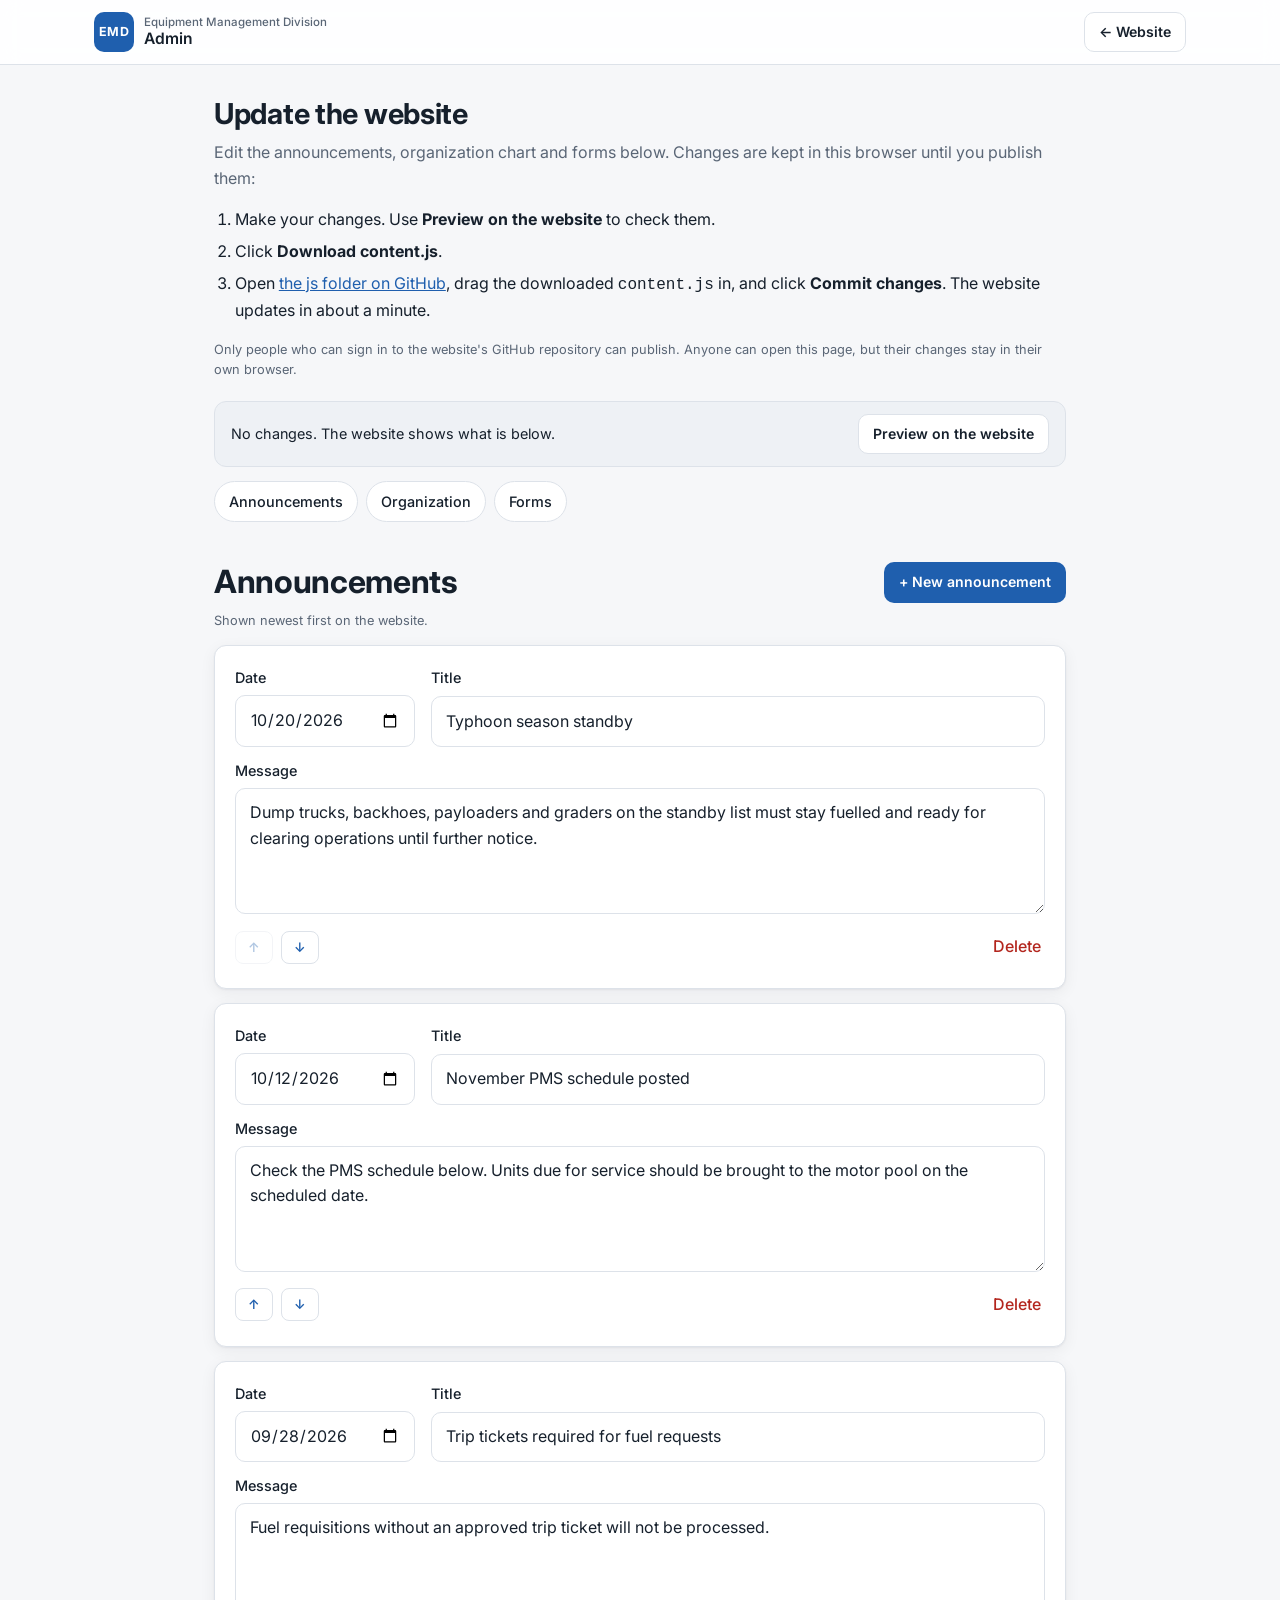
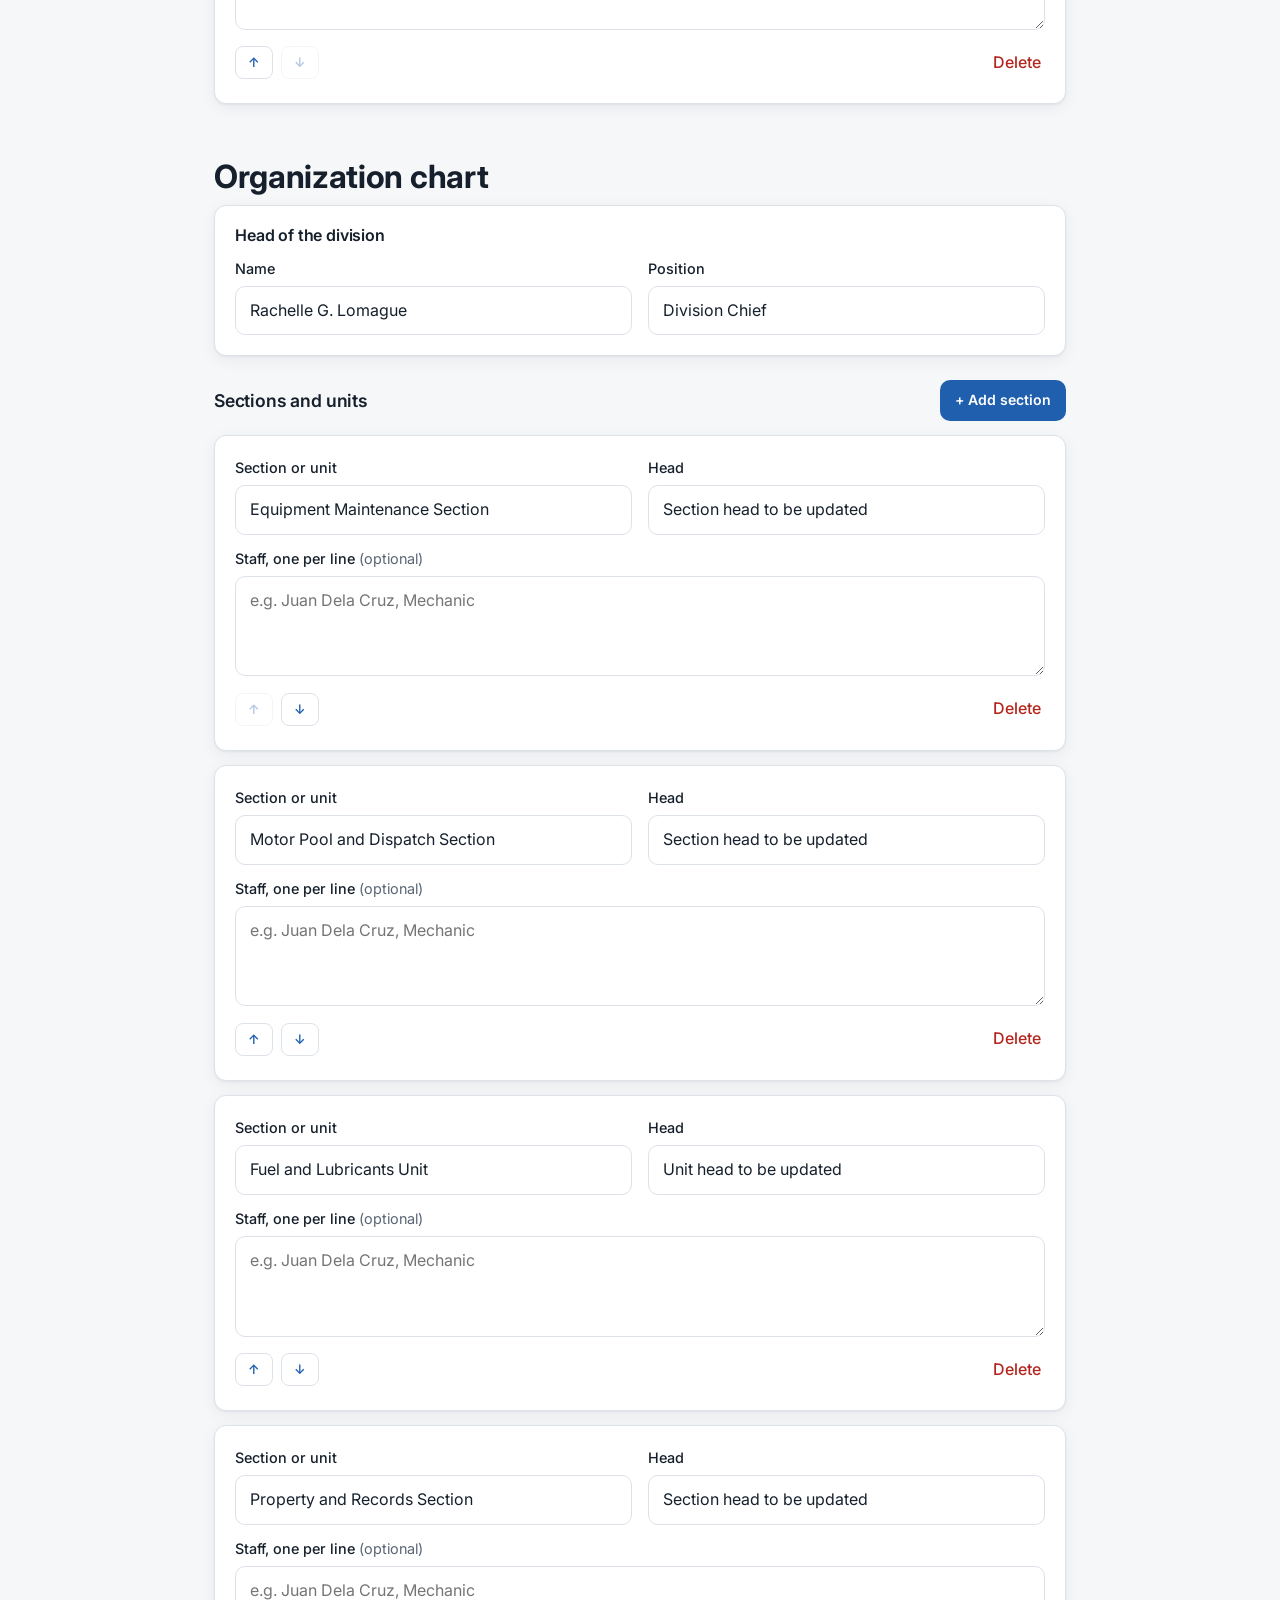
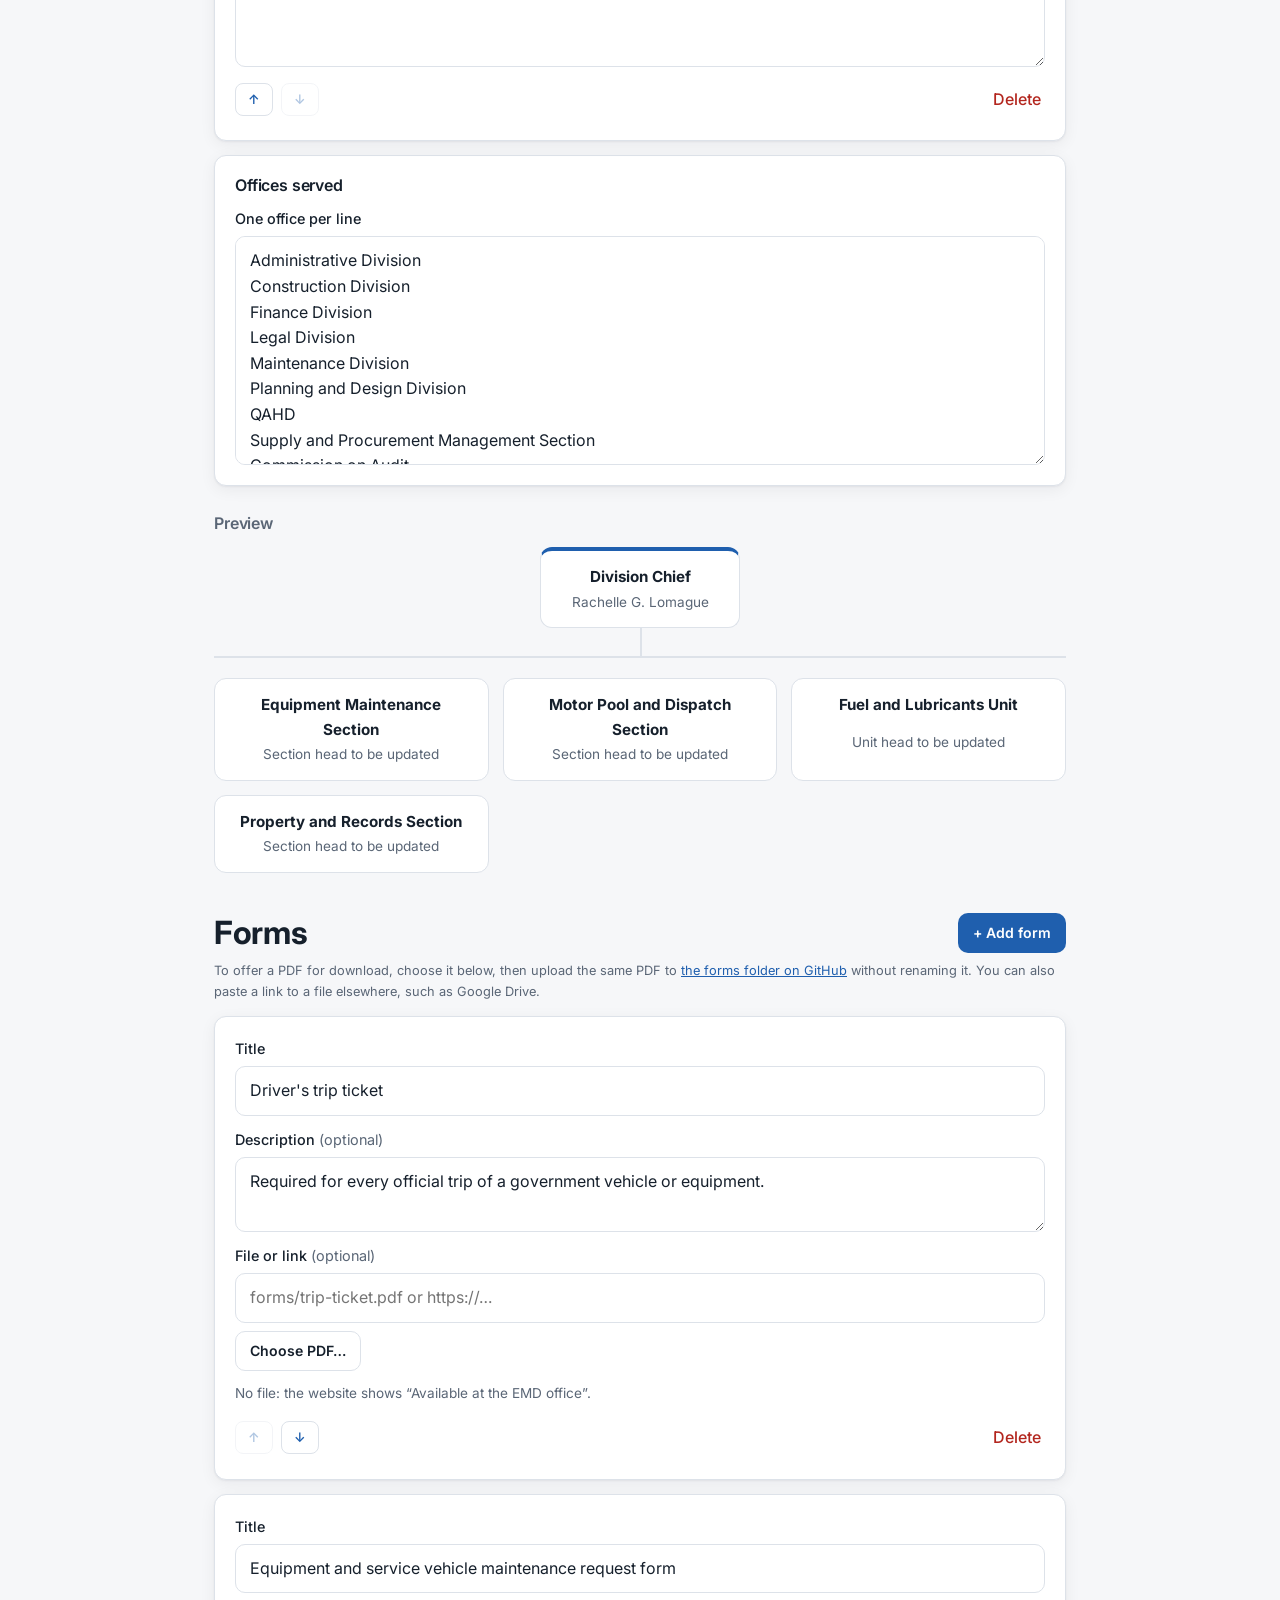
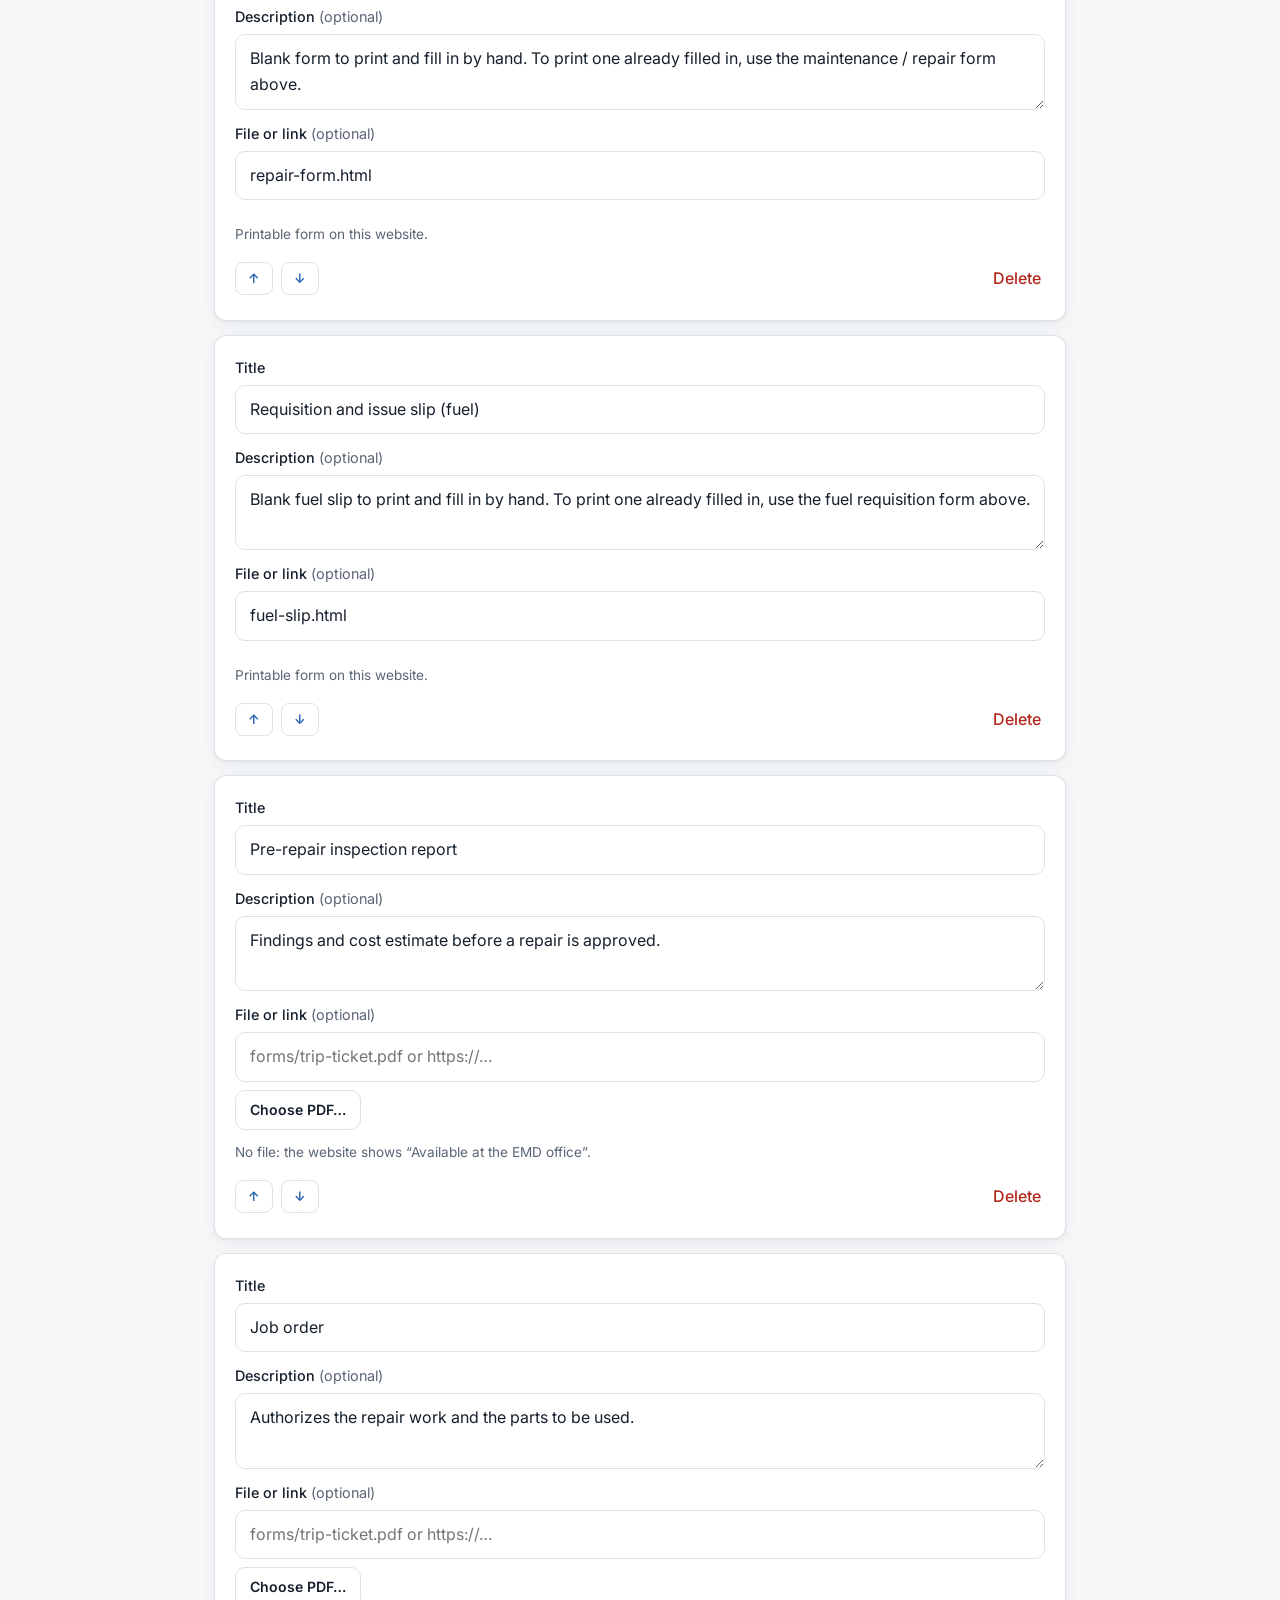
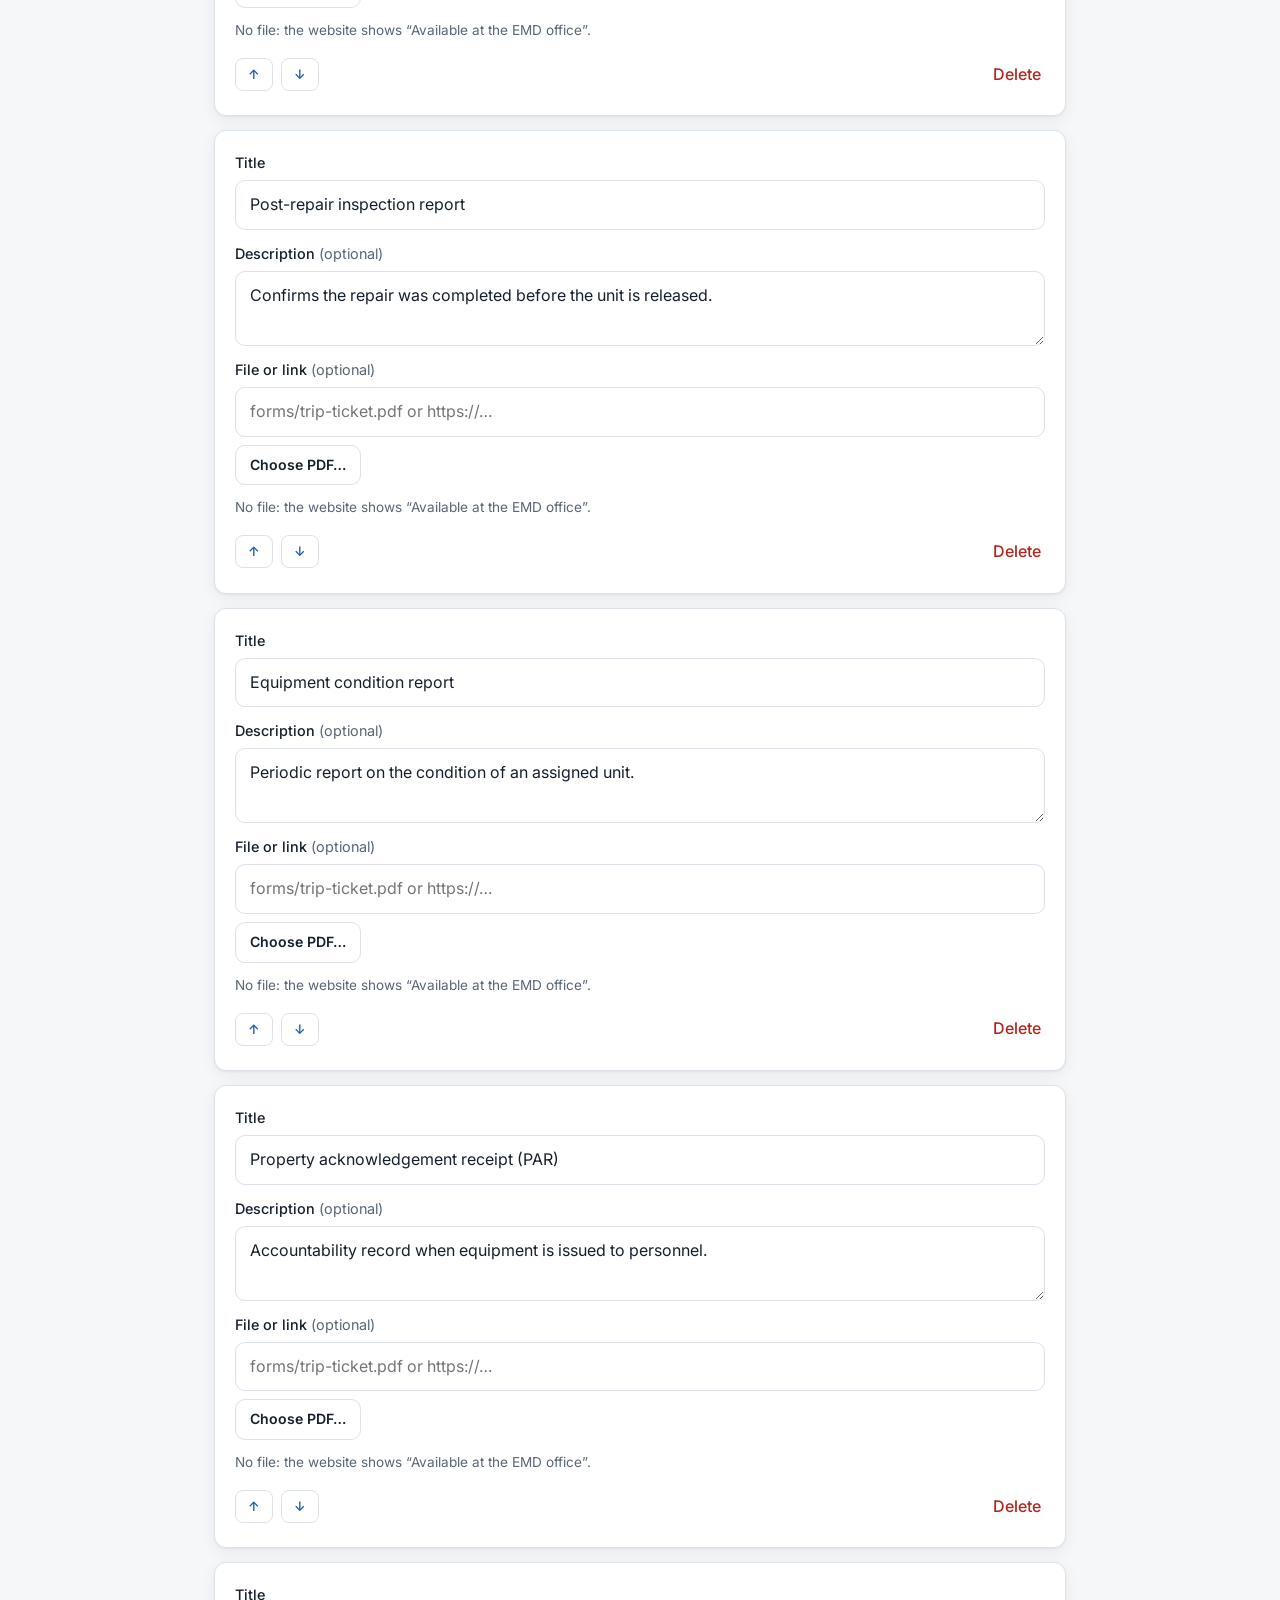
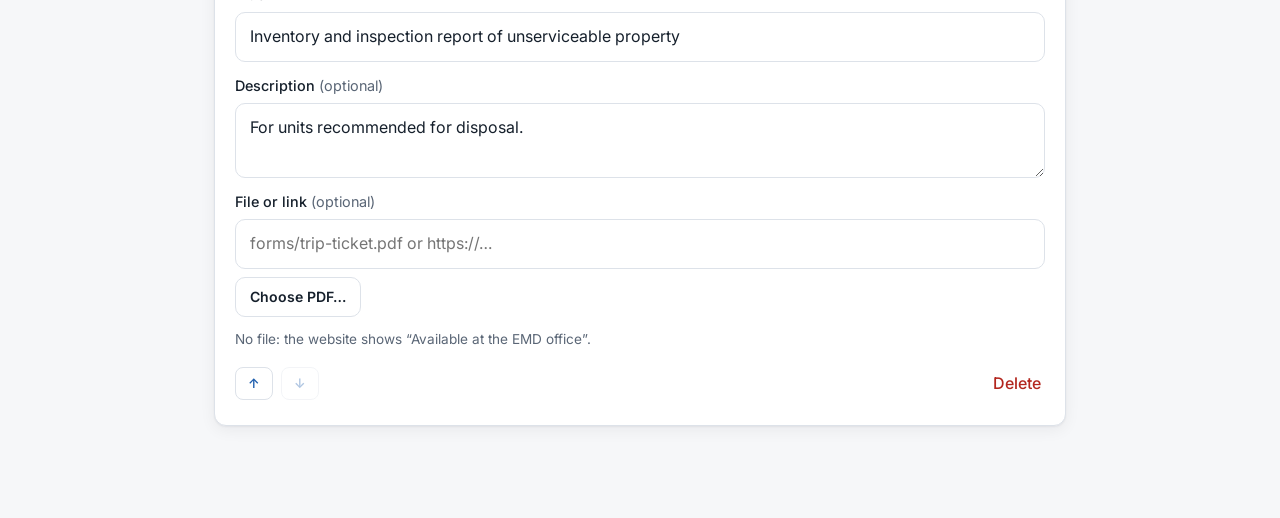
==== admin.html @ b3f6b069 "Add an Admin page for announcements, the organization chart and forms Announcements, EMD_ORG and EMD" ====
<!doctype html>
<html lang="en">
<head>
  <meta charset="utf-8">
  <meta name="viewport" content="width=device-width, initial-scale=1">
  <title>EMD Admin</title>
  <meta name="robots" content="noindex">
  <link rel="preconnect" href="https://fonts.googleapis.com">
  <link rel="preconnect" href="https://fonts.gstatic.com" crossorigin>
  <link href="https://fonts.googleapis.com/css2?family=Inter:wght@400;500;600;700&display=swap" rel="stylesheet">
  <meta name="theme-color" content="#0d2d57">
  <link rel="icon" href="img/icon-192.png">
  <link rel="stylesheet" href="css/styles.css">
</head>
<body class="admin">
  <header class="site-header">
    <div class="container header-inner">
      <a class="brand" href="index.html">
        <span class="brand-mark" aria-hidden="true">EMD</span>
        <span class="brand-text">
          <span class="brand-agency">Equipment Management Division</span>
          <span class="brand-office">Admin</span>
        </span>
      </a>
      <a class="btn btn-ghost btn-sm admin-back" href="index.html">← Website</a>
    </div>
  </header>

  <main id="main" class="container admin-main">
    <section class="admin-intro">
      <h1>Update the website</h1>
      <p>Edit the announcements, organization chart and forms below. Changes are kept in this browser until you publish them:</p>
      <ol class="admin-steps">
        <li>Make your changes. Use <b>Preview on the website</b> to check them.</li>
        <li>Click <b>Download content.js</b>.</li>
        <li>Open <a id="upload-js" target="_blank" rel="noopener">the js folder on GitHub</a>, drag the downloaded <code>content.js</code> in, and click <b>Commit changes</b>. The website updates in about a minute.</li>
      </ol>
      <p class="field-hint">Only people who can sign in to the website's GitHub repository can publish. Anyone can open this page, but their changes stay in their own browser.</p>
    </section>

    <div class="edit-bar admin-bar" id="admin-bar" role="status">
      <p id="admin-state"></p>
      <div class="edit-bar-actions">
        <button class="btn btn-primary btn-sm" type="button" id="admin-download">Download content.js</button>
        <a class="btn btn-ghost btn-sm" href="index.html?preview#announcements" target="_blank" rel="noopener">Preview on the website</a>
        <button class="btn btn-link" type="button" id="admin-discard">Discard changes</button>
      </div>
    </div>

    <nav class="admin-tabs" aria-label="Admin sections">
      <a href="#a-news">Announcements</a>
      <a href="#a-org">Organization</a>
      <a href="#a-forms">Forms</a>
    </nav>

    <section class="admin-section" id="a-news">
      <div class="admin-head">
        <h2>Announcements</h2>
        <button class="btn btn-primary btn-sm" type="button" id="add-news">+ New announcement</button>
      </div>
      <p class="field-hint">Shown newest first on the website.</p>
      <div class="admin-list" id="news-edit"></div>
    </section>

    <section class="admin-section" id="a-org">
      <div class="admin-head"><h2>Organization chart</h2></div>
      <div class="admin-card form">
        <h3>Head of the division</h3>
        <div class="form-row">
          <label class="field"><span>Name</span><input id="chief-name"></label>
          <label class="field"><span>Position</span><input id="chief-role" placeholder="Division Chief"></label>
        </div>
      </div>
      <div class="admin-head admin-subhead">
        <h3>Sections and units</h3>
        <button class="btn btn-primary btn-sm" type="button" id="add-section">+ Add section</button>
      </div>
      <div class="admin-list" id="sections-edit"></div>
      <div class="admin-card form">
        <h3>Offices served</h3>
        <label class="field"><span>One office per line</span><textarea id="offices" rows="8"></textarea></label>
      </div>
      <h3 class="admin-preview-title">Preview</h3>
      <div class="org" id="org-chart"></div>
    </section>

    <section class="admin-section" id="a-forms">
      <div class="admin-head">
        <h2>Forms</h2>
        <button class="btn btn-primary btn-sm" type="button" id="add-form">+ Add form</button>
      </div>
      <p class="field-hint">To offer a PDF for download, choose it below, then upload the same PDF to <a id="upload-forms" target="_blank" rel="noopener">the forms folder on GitHub</a> without renaming it. You can also paste a link to a file elsewhere, such as Google Drive.</p>
      <div class="admin-list" id="forms-edit"></div>
    </section>
  </main>

  <script src="js/data.js"></script>
  <script src="js/content.js"></script>
  <script src="js/admin.js"></script>
</body>
</html>
---- css/styles.css ----
:root {
  --bg: #f6f7f9;
  --surface: #ffffff;
  --surface-alt: #eef1f5;
  --text: #16202c;
  --muted: #5a6676;
  --border: #dde2e9;
  --primary: #1f5fae;
  --primary-hover: #194f92;
  --primary-soft: #e3edf9;
  --accent: #e08a1e;
  --navy: #0d2d57;
  --navy-2: #123d73;
  --ok: #1e7d4f;      --ok-bg: #e2f4ea;
  --info: #2a5db0;    --info-bg: #e3ecfa;
  --warn: #9a5a00;    --warn-bg: #fdf0d9;
  --danger: #b3261e;  --danger-bg: #fbe5e3;
  --radius: 12px;
  --shadow: 0 1px 2px rgba(16, 24, 40, .05), 0 4px 16px rgba(16, 24, 40, .06);
  color-scheme: light;
}

@media (prefers-color-scheme: dark) {
  :root:not([data-theme="light"]) {
    --bg: #0f141b;
    --surface: #161d27;
    --surface-alt: #121820;
    --text: #e6ebf1;
    --muted: #9aa6b5;
    --border: #2a3441;
    --primary: #5b9bea;
    --primary-hover: #7bb0f0;
    --primary-soft: #1c2b40;
    --ok: #5fd39a;      --ok-bg: #163126;
    --info: #86b1f2;    --info-bg: #1a2a44;
    --warn: #f0b660;    --warn-bg: #3a2a12;
    --danger: #f28b82;  --danger-bg: #3d1b19;
    --shadow: 0 1px 2px rgba(0, 0, 0, .3), 0 4px 16px rgba(0, 0, 0, .25);
    color-scheme: dark;
  }
}

:root[data-theme="dark"] {
  --bg: #0f141b;
  --surface: #161d27;
  --surface-alt: #121820;
  --text: #e6ebf1;
  --muted: #9aa6b5;
  --border: #2a3441;
  --primary: #5b9bea;
  --primary-hover: #7bb0f0;
  --primary-soft: #1c2b40;
  --ok: #5fd39a;      --ok-bg: #163126;
  --info: #86b1f2;    --info-bg: #1a2a44;
  --warn: #f0b660;    --warn-bg: #3a2a12;
  --danger: #f28b82;  --danger-bg: #3d1b19;
  --shadow: 0 1px 2px rgba(0, 0, 0, .3), 0 4px 16px rgba(0, 0, 0, .25);
  color-scheme: dark;
}

*, *::before, *::after { box-sizing: border-box; }

html { scroll-behavior: smooth; scroll-padding-top: 72px; }

body {
  margin: 0;
  font-family: "Inter", system-ui, -apple-system, "Segoe UI", Roboto, sans-serif;
  font-size: 16px;
  line-height: 1.6;
  color: var(--text);
  background: var(--bg);
  -webkit-font-smoothing: antialiased;
}

h1, h2, h3 { line-height: 1.2; margin: 0 0 .5em; letter-spacing: -.01em; }
h1 { font-size: clamp(2rem, 4.5vw, 3.1rem); font-weight: 700; }
h2 { font-size: clamp(1.5rem, 3vw, 2rem); font-weight: 700; }
h3 { font-size: 1.1rem; font-weight: 600; }
p { margin: 0 0 1em; }
a { color: var(--primary); }

.container { width: 100%; max-width: 1140px; margin: 0 auto; padding: 0 16px; }
@media (min-width: 720px) { .container { padding: 0 24px; } }

.sr-only {
  position: absolute; width: 1px; height: 1px; padding: 0; margin: -1px;
  overflow: hidden; clip: rect(0, 0, 0, 0); white-space: nowrap; border: 0;
}

.skip-link {
  position: absolute; left: 16px; top: -48px; z-index: 100;
  background: var(--primary); color: #fff; padding: 8px 14px; border-radius: 8px;
}
.skip-link:focus { top: 12px; }

:focus-visible { outline: 3px solid var(--primary); outline-offset: 2px; }

/* Header ---------------------------------------------------------------- */
.site-header {
  position: sticky; top: 0; z-index: 50;
  background: color-mix(in srgb, var(--surface) 88%, transparent);
  backdrop-filter: saturate(160%) blur(10px);
  border-bottom: 1px solid var(--border);
}
.header-inner { display: flex; align-items: center; justify-content: space-between; height: 64px; }

.brand { display: flex; align-items: center; gap: 10px; text-decoration: none; color: var(--text); font-weight: 600; }
.brand-mark {
  display: grid; place-items: center; width: 40px; height: 40px; border-radius: 10px;
  background: var(--primary); color: #fff; font-size: .78rem; font-weight: 700; letter-spacing: .04em;
}
.brand-text { display: grid; line-height: 1.2; }
.brand-agency { font-size: .72rem; font-weight: 500; color: var(--muted); }
.brand-office { font-size: .98rem; }
@media (max-width: 420px) { .brand-office { font-size: .88rem; } .brand-agency { font-size: .66rem; } }

.site-nav { display: flex; align-items: center; gap: 4px; }
.site-nav a {
  color: var(--muted); text-decoration: none; font-weight: 500; font-size: .95rem;
  padding: 8px 12px; border-radius: 8px;
}
.site-nav a:hover { color: var(--text); background: var(--surface-alt); }

.theme-toggle {
  display: grid; place-items: center; width: 36px; height: 36px; margin-left: 6px;
  border: 1px solid var(--border); border-radius: 8px; background: transparent; color: var(--muted); cursor: pointer;
}
.theme-toggle:hover { color: var(--text); }

.nav-toggle {
  display: none; flex-direction: column; justify-content: center; gap: 5px;
  width: 40px; height: 40px; padding: 0 9px; border: 1px solid var(--border);
  border-radius: 8px; background: transparent; cursor: pointer;
}
.nav-toggle span { display: block; height: 2px; background: var(--text); border-radius: 2px; }

@media (max-width: 1180px) {
  .nav-toggle { display: flex; }
  .site-nav {
    display: none; position: absolute; top: 64px; left: 0; right: 0;
    flex-direction: column; align-items: stretch; gap: 0; padding: 8px 16px 16px;
    background: var(--surface); border-bottom: 1px solid var(--border); box-shadow: var(--shadow);
  }
  .site-nav.open { display: flex; }
  .site-nav a { padding: 12px; }
  .theme-toggle { margin: 8px 0 0; width: 100%; }
}

/* Hero ------------------------------------------------------------------ */
.hero {
  position: relative; overflow: hidden;
  padding: 72px 0 112px; color: #fff;
  background:
    radial-gradient(700px 360px at 90% 0%, rgba(224, 138, 30, .28), transparent 70%),
    linear-gradient(160deg, var(--navy-2) 0%, var(--navy) 70%);
}
.hero h1 { color: #fff; }
.hero .eyebrow { color: #f4b860; }
.hero .lead { color: rgba(255, 255, 255, .8); }
.hero .stat { background: rgba(255, 255, 255, .08); border-color: rgba(255, 255, 255, .16); box-shadow: none; backdrop-filter: blur(4px); }
.hero .stat dt { color: rgba(255, 255, 255, .72); }
.hero .stat dd { color: #fff; }
.btn-accent { background: var(--accent); color: #1b1206; }
.btn-accent:hover { background: #f09b2e; }
.hero .btn-outline-light { border-color: rgba(255, 255, 255, .45); color: #fff; }
.hero .btn-outline-light:hover { border-color: #fff; background: rgba(255, 255, 255, .08); }

/* Quick actions overlap the bottom of the hero */
.quick-actions-wrap { position: relative; z-index: 2; margin-top: -64px; }
.quick-actions {
  list-style: none; margin: 0; padding: 0; display: grid; gap: 12px;
  grid-template-columns: repeat(auto-fit, minmax(230px, 1fr));
}
.quick-actions a {
  display: flex; align-items: center; gap: 14px; height: 100%; padding: 18px;
  background: var(--surface); border: 1px solid var(--border); border-radius: var(--radius);
  box-shadow: 0 8px 28px rgba(13, 45, 87, .14); text-decoration: none; color: var(--text);
  transition: transform .15s, border-color .15s; cursor: pointer;
}
.quick-actions a:hover { transform: translateY(-2px); border-color: var(--primary); }
.quick-actions b { display: block; font-size: .98rem; }
.quick-actions small { display: block; color: var(--muted); font-size: .84rem; }
.qa-icon {
  flex: none; display: grid; place-items: center; width: 44px; height: 44px; border-radius: 10px;
  background: var(--primary-soft); color: var(--primary);
}
.qa-icon svg { width: 22px; height: 22px; fill: none; stroke: currentColor; stroke-width: 2; stroke-linecap: round; stroke-linejoin: round; }
.qa-urgent .qa-icon { background: var(--danger-bg); color: var(--danger); }
.qa-urgent small { color: var(--danger); font-weight: 600; }
.hero-inner { display: grid; gap: 48px; align-items: center; }
@media (min-width: 920px) { .hero-inner { grid-template-columns: 1.3fr 1fr; } }

.eyebrow { color: var(--accent); font-weight: 600; font-size: .85rem; letter-spacing: .08em; text-transform: uppercase; }
.lead { font-size: 1.12rem; color: var(--muted); max-width: 58ch; }
.hero-actions { display: flex; flex-wrap: wrap; gap: 12px; margin-top: 28px; }

.btn {
  display: inline-flex; align-items: center; justify-content: center;
  padding: 12px 22px; border-radius: 10px; font: inherit; font-weight: 600;
  text-decoration: none; cursor: pointer; border: 1px solid transparent; transition: background .15s, border-color .15s;
}
.btn-primary { background: var(--primary); color: #fff; }
.btn-primary:hover { background: var(--primary-hover); }
:root[data-theme="dark"] .btn-primary { color: #0b1420; }
@media (prefers-color-scheme: dark) { :root:not([data-theme="light"]) .btn-primary { color: #0b1420; } }
.btn-ghost { border-color: var(--border); color: var(--text); background: var(--surface); }
.btn-ghost:hover { border-color: var(--primary); }

.stats { display: grid; grid-template-columns: repeat(2, 1fr); gap: 14px; margin: 0; }
.stat {
  background: var(--surface); border: 1px solid var(--border); border-radius: var(--radius);
  padding: 20px; box-shadow: var(--shadow);
}
.stat dt { color: var(--muted); font-size: .85rem; font-weight: 500; }
.stat dd { margin: 4px 0 0; font-size: 2rem; font-weight: 700; font-variant-numeric: tabular-nums; }

/* Sections -------------------------------------------------------------- */
.section { padding: 88px 0; }
#services { padding-top: 72px; }
.section-alt { background: var(--surface-alt); border-top: 1px solid var(--border); border-bottom: 1px solid var(--border); }
.section-head { max-width: 720px; margin: 0 0 36px; }
.section-head h2 { margin-bottom: .35em; }
.section-head p:not(.kicker) { color: var(--muted); margin: 0; font-size: 1.05rem; }
.kicker {
  display: flex; align-items: center; gap: 10px; margin: 0 0 10px;
  color: var(--accent); font-size: .8rem; font-weight: 700; letter-spacing: .1em; text-transform: uppercase;
}
.kicker::before { content: ""; width: 28px; height: 3px; border-radius: 2px; background: var(--accent); }
.section-head-left { text-align: left; margin: 0 0 24px; }

.cards { display: grid; gap: 18px; grid-template-columns: repeat(auto-fill, minmax(280px, 1fr)); }
.card {
  background: var(--surface); border: 1px solid var(--border); border-radius: var(--radius);
  padding: 24px; box-shadow: var(--shadow); transition: transform .15s, border-color .15s;
}
.card:hover { transform: translateY(-2px); border-color: var(--primary); }
.card p { color: var(--muted); margin: 0; }
.card-icon {
  display: grid; place-items: center; width: 44px; height: 44px; margin-bottom: 16px;
  border-radius: 10px; background: var(--primary-soft); color: var(--primary);
}
.card-icon svg { width: 22px; height: 22px; fill: none; stroke: currentColor; stroke-width: 2; stroke-linecap: round; stroke-linejoin: round; }

/* Inventory ------------------------------------------------------------- */
.condition-chips { display: flex; flex-wrap: wrap; gap: 8px; margin-bottom: 14px; }
.cond-chip {
  display: inline-flex; align-items: center; gap: 10px; padding: 8px 14px; cursor: pointer;
  font: inherit; font-size: .9rem; color: var(--text); background: var(--surface);
  border: 1px solid var(--border); border-radius: 999px; transition: border-color .15s, background .15s;
}
.cond-chip::before { content: ""; width: 9px; height: 9px; border-radius: 50%; background: var(--muted); }
.cond-chip.badge-serviceable::before { background: var(--ok); }
.cond-chip.badge-under-repair::before { background: var(--warn); }
.cond-chip.badge-unserviceable::before { background: var(--danger); }
.cond-chip b { font-variant-numeric: tabular-nums; }
.cond-chip:hover { border-color: var(--primary); }
.cond-chip[aria-pressed="true"] { border-color: var(--primary); background: var(--primary-soft); box-shadow: inset 0 0 0 1px var(--primary); }
.toolbar { display: flex; flex-wrap: wrap; gap: 12px; margin-bottom: 16px; }
.field-grow { flex: 1 1 260px; }

input, select, textarea {
  width: 100%; font: inherit; color: var(--text); background: var(--surface);
  border: 1px solid var(--border); border-radius: 10px; padding: 11px 14px;
}
input:focus, select:focus, textarea:focus { outline: none; border-color: var(--primary); box-shadow: 0 0 0 3px var(--primary-soft); }
.toolbar select { min-width: 170px; }

.table-wrap {
  background: var(--surface); border: 1px solid var(--border); border-radius: var(--radius);
  box-shadow: var(--shadow); overflow: hidden;
}
.data-table { width: 100%; border-collapse: collapse; font-size: .94rem; }
.data-table th, .data-table td { padding: 12px 16px; text-align: left; border-bottom: 1px solid var(--border); }
.data-table tbody tr:last-child td { border-bottom: 0; }
.data-table tbody tr:hover { background: var(--surface-alt); }
.data-table td:first-child { font-variant-numeric: tabular-nums; color: var(--muted); white-space: nowrap; }
.data-table th { background: var(--surface-alt); }
.data-table th button {
  all: unset; cursor: pointer; font-size: .78rem; font-weight: 600; text-transform: uppercase;
  letter-spacing: .05em; color: var(--muted);
}
.data-table th button::after { content: " ↕"; opacity: .35; }
.data-table th[aria-sort="ascending"] button::after { content: " ↑"; opacity: 1; }
.data-table th[aria-sort="descending"] button::after { content: " ↓"; opacity: 1; }
.data-table th button:focus-visible { outline: 2px solid var(--primary); outline-offset: 2px; border-radius: 4px; }

.badge { display: inline-block; padding: 3px 10px; border-radius: 999px; font-size: .8rem; font-weight: 600; white-space: nowrap; }
.badge-serviceable { background: var(--ok-bg); color: var(--ok); }

.badge-under-repair { background: var(--warn-bg); color: var(--warn); }
.badge-unserviceable { background: var(--danger-bg); color: var(--danger); }

.empty { padding: 32px; text-align: center; color: var(--muted); margin: 0; }
.table-meta { color: var(--muted); font-size: .88rem; margin-top: 12px; }

@media (max-width: 900px) {
  .data-table thead { display: none; }
  .data-table, .data-table tbody, .data-table tr, .data-table td { display: block; width: 100%; }
  .data-table tr { padding: 12px 16px; border-bottom: 1px solid var(--border); }
  .data-table tbody tr:last-child { border-bottom: 0; }
  .data-table td { display: flex; justify-content: space-between; gap: 16px; padding: 4px 0; border: 0; text-align: right; }
  .data-table td::before { content: attr(data-label); color: var(--muted); font-size: .82rem; text-align: left; }
}

/* Request --------------------------------------------------------------- */
.request-grid { display: grid; gap: 40px; }
@media (min-width: 920px) { .request-grid { grid-template-columns: 1fr 1.4fr; align-items: start; } }

.steps { margin: 0; padding: 0; list-style: none; counter-reset: step; }
.steps li { position: relative; padding: 0 0 20px 48px; color: var(--muted); counter-increment: step; }
.steps li strong { color: var(--text); }
.steps li::before {
  content: counter(step); position: absolute; left: 0; top: -2px;
  display: grid; place-items: center; width: 32px; height: 32px; border-radius: 50%;
  background: var(--primary-soft); color: var(--primary); font-weight: 700;
}

.form {
  display: grid; gap: 16px; background: var(--surface); border: 1px solid var(--border);
  border-radius: var(--radius); padding: 28px; box-shadow: var(--shadow);
}
.form-row { display: grid; gap: 16px; }
@media (min-width: 600px) { .form-row { grid-template-columns: 1fr 1fr; } }
.form .field { display: grid; gap: 6px; }
.form .field > span { font-size: .9rem; font-weight: 500; }
.form .field em { color: var(--muted); font-style: normal; font-weight: 400; }
.form .btn { justify-self: start; }
.invalid { border-color: var(--danger) !important; }
.form-status { margin: 0; font-size: .92rem; }
.form-status.success { color: var(--ok); }
.form-status.error { color: var(--danger); }

/* Announcements --------------------------------------------------------- */
.news { display: grid; gap: 18px; grid-template-columns: repeat(auto-fill, minmax(300px, 1fr)); }
.news-item {
  background: var(--surface); border: 1px solid var(--border); border-left: 4px solid var(--accent);
  border-radius: var(--radius); padding: 22px 24px;
}
.news-item time { color: var(--muted); font-size: .85rem; font-weight: 500; }
.news-item h3 { margin-top: 6px; }
.news-item p { color: var(--muted); margin: 0; }

/* Footer ---------------------------------------------------------------- */
.site-footer { background: var(--navy); color: rgba(255, 255, 255, .75); font-size: .92rem; }
.footer-grid { display: grid; gap: 36px; padding-top: 56px; padding-bottom: 40px; }
@media (min-width: 900px) { .footer-grid { grid-template-columns: 1.3fr 1.4fr 1fr 1fr; } }
.site-footer h2 { font-size: .8rem; letter-spacing: .1em; text-transform: uppercase; color: #f4b860; margin-bottom: 14px; }
.site-footer a { color: #fff; text-decoration: none; }
.site-footer a:hover { text-decoration: underline; }
.footer-brand .brand { color: #fff; }
.footer-brand .brand-agency { color: rgba(255, 255, 255, .7); }
.footer-brand .brand-mark { background: #fff; color: var(--navy); }
.footer-brand p { margin: 16px 0 0; max-width: 34ch; }
.footer-list, .footer-links { list-style: none; margin: 0; padding: 0; display: grid; gap: 10px; }
.footer-list li { display: grid; grid-template-columns: 72px 1fr; gap: 12px; }
.footer-list span { color: rgba(255, 255, 255, .55); font-size: .85rem; }
.footer-list b { font-weight: 400; color: #fff; }
.footer-bottom { border-top: 1px solid rgba(255, 255, 255, .12); padding: 18px 0; font-size: .85rem; }
.footer-inner { display: flex; flex-wrap: wrap; justify-content: space-between; gap: 12px; }
.footer-inner p { margin: 0; }

.to-top {
  position: fixed; right: 20px; bottom: 20px; z-index: 60; display: grid; place-items: center;
  width: 44px; height: 44px; border-radius: 50%; background: var(--primary); color: #fff;
  box-shadow: 0 6px 18px rgba(0, 0, 0, .2);
}
.to-top:hover { background: var(--primary-hover); }
:root[data-theme="dark"] .to-top { color: #0b1420; }
@media (prefers-color-scheme: dark) { :root:not([data-theme="light"]) .to-top { color: #0b1420; } }

/* Active nav link while scrolling */
.site-nav a.active { color: var(--primary); background: var(--primary-soft); }

@media (prefers-reduced-motion: reduce) {
  html { scroll-behavior: auto; }
  .card, .btn { transition: none; }
}

/* Sample banner --------------------------------------------------------- */
.sample-banner {
  padding: 8px 16px; text-align: center; font-size: .85rem;
  background: var(--warn-bg); color: var(--warn); border-bottom: 1px solid var(--border);
}
.sample-banner code { font-size: .82rem; }

/* Chips ----------------------------------------------------------------- */
.chip {
  display: inline-block; padding: 3px 10px; border-radius: 999px; white-space: nowrap;
  font-size: .8rem; font-weight: 600; background: var(--surface-alt); color: var(--muted); border: 1px solid var(--border);
}
.chip-warning { background: var(--warn-bg); color: var(--warn); border-color: transparent; }
.chip-critical { background: var(--danger-bg); color: var(--danger); border-color: transparent; }

/* PMS ------------------------------------------------------------------- */
.pms-groups { display: grid; gap: 28px; }
.pms-month h3 {
  display: flex; align-items: baseline; gap: 10px; margin-bottom: 12px; padding-bottom: 8px;
  border-bottom: 1px solid var(--border);
}
.pms-month h3 span { color: var(--muted); font-size: .85rem; font-weight: 500; }
.pms-list { list-style: none; margin: 0; padding: 0; display: grid; gap: 10px; }
@media (min-width: 900px) { .pms-list { grid-template-columns: 1fr 1fr; } }
.pms-more { margin-top: 20px; }
.pms-item {
  display: grid; grid-template-columns: 56px 1fr auto; gap: 16px; align-items: center;
  background: var(--surface); border: 1px solid var(--border); border-radius: var(--radius); padding: 12px 16px;
}
.pms-date {
  display: grid; place-items: center; line-height: 1.1; padding: 6px 0;
  border-radius: 10px; background: var(--primary-soft); color: var(--primary);
}
.pms-date span { font-size: .72rem; font-weight: 600; text-transform: uppercase; }
.pms-date b { font-size: 1.3rem; }
.pms-unit { margin: 0; font-weight: 600; }
.pms-meta { margin: 0; color: var(--muted); font-size: .88rem; }
@media (max-width: 520px) {
  .pms-item { grid-template-columns: 48px 1fr; }
  .pms-item .chip { grid-column: 2; justify-self: start; }
}

/* Readiness ------------------------------------------------------------- */
.alert-card {
  display: flex; flex-wrap: wrap; justify-content: space-between; align-items: center; gap: 20px;
  background: var(--surface); border: 1px solid var(--border); border-left: 6px solid var(--ok);
  border-radius: var(--radius); padding: 20px 24px; margin-bottom: 20px; box-shadow: var(--shadow);
}
.alert-card.is-alert { border-left-color: var(--danger); background: var(--danger-bg); }
.alert-level { margin: 0; font-weight: 700; font-size: 1.1rem; }
.alert-level::before { content: "●  "; color: var(--ok); }
.is-alert .alert-level::before { color: var(--danger); }
.alert-message { margin: 4px 0 0; color: var(--muted); }
.hotline { display: grid; text-align: right; }
.hotline span { color: var(--muted); font-size: .85rem; }
.hotline a { font-size: 1.5rem; font-weight: 700; text-decoration: none; }
@media (max-width: 600px) { .hotline { text-align: left; } }

.standby-grid { display: grid; gap: 16px; grid-template-columns: repeat(auto-fill, minmax(260px, 1fr)); }
.standby-card { background: var(--surface); border: 1px solid var(--border); border-radius: var(--radius); padding: 18px 20px; }
.standby-card header { display: flex; justify-content: space-between; align-items: baseline; gap: 8px; margin-bottom: 8px; }
.standby-card h3 { margin: 0; }
.standby-card header p { margin: 0; color: var(--muted); font-size: .88rem; }
.standby-card ul { list-style: none; margin: 0; padding: 0; }
.standby-card li {
  display: flex; justify-content: space-between; align-items: center; gap: 12px;
  padding: 8px 0; border-top: 1px solid var(--border); font-size: .88rem;
}

/* Request tabs & tracker ------------------------------------------------ */
.form-panel { display: grid; gap: 12px; }
.tabs { display: flex; gap: 4px; padding: 4px; background: var(--surface-alt); border: 1px solid var(--border); border-radius: 12px; }
.tabs [role="tab"] {
  flex: 1; padding: 10px 14px; border: 0; border-radius: 9px; background: transparent;
  font: inherit; font-weight: 600; color: var(--muted); cursor: pointer;
}
.tabs [role="tab"][aria-selected="true"] { background: var(--surface); color: var(--text); box-shadow: var(--shadow); }

.radio-group { border: 1px solid var(--border); border-radius: 10px; padding: 10px 14px 12px; margin: 0; }
.radio-group legend { font-size: .9rem; font-weight: 500; padding: 0 4px; }
.radio-group label { display: flex; align-items: center; gap: 8px; font-size: .92rem; margin-top: 4px; }
.radio-group input { width: auto; }

.tracker {
  margin-top: 40px; background: var(--surface); border: 1px solid var(--border);
  border-radius: var(--radius); padding: 24px 28px; box-shadow: var(--shadow);
}
.track-form { display: flex; flex-wrap: wrap; gap: 12px; }
.track-card { margin-top: 20px; }
.track-head { color: var(--muted); }
.track-head b { color: var(--text); }
.track-remarks { margin: 12px 0 0; color: var(--muted); }
.stepper { list-style: none; margin: 0; padding: 0; display: grid; grid-template-columns: repeat(6, 1fr); counter-reset: s; }
.stepper li {
  position: relative; counter-increment: s; text-align: center; font-size: .82rem; color: var(--muted);
  padding-top: 40px;
}
.stepper li::before {
  content: counter(s); position: absolute; top: 0; left: 50%; transform: translateX(-50%); z-index: 1;
  display: grid; place-items: center; width: 30px; height: 30px; border-radius: 50%;
  background: var(--surface); border: 2px solid var(--border); font-weight: 700;
}
.stepper li::after {
  content: ""; position: absolute; top: 14px; left: -50%; width: 100%; height: 2px; background: var(--border);
}
.stepper li:first-child::after { display: none; }
.stepper li.done::before { content: "✓"; background: var(--primary); border-color: var(--primary); color: #fff; }
.stepper li.done::after, .stepper li.current::after { background: var(--primary); }
.stepper li.current::before { border-color: var(--primary); color: var(--primary); }
.stepper li.current { color: var(--text); font-weight: 600; }
@media (max-width: 700px) {
  .stepper { grid-template-columns: 1fr; gap: 12px; }
  .stepper li { text-align: left; padding: 4px 0 0 44px; min-height: 30px; }
  .stepper li::before { left: 0; transform: none; }
  .stepper li::after { top: -12px; left: 14px; width: 2px; height: 14px; }
}

/* Plain tables (chart data) */
.simple-table { width: 100%; border-collapse: collapse; font-size: .88rem; }
.simple-table th, .simple-table td { padding: 10px 12px; text-align: left; vertical-align: top; border-bottom: 1px solid var(--border); }
.simple-table th { background: var(--surface-alt); font-size: .78rem; font-weight: 600; color: var(--muted); }
.simple-table tbody tr:last-child td { border-bottom: 0; }

/* Forms ----------------------------------------------------------------- */
.forms-grid { list-style: none; margin: 0; padding: 0; display: grid; gap: 14px; grid-template-columns: repeat(auto-fill, minmax(300px, 1fr)); }
.form-card {
  display: flex; flex-direction: column; justify-content: space-between; gap: 14px;
  background: var(--surface); border: 1px solid var(--border); border-radius: var(--radius); padding: 20px;
}
.form-card h3 { font-size: 1rem; margin-bottom: 4px; }
.form-card p { margin: 0; color: var(--muted); font-size: .9rem; }
.btn-sm { padding: 8px 14px; font-size: .88rem; align-self: flex-start; }
.form-unavailable { color: var(--muted); font-size: .85rem; font-style: italic; }

/* Charts ---------------------------------------------------------------- */
.charts { display: grid; gap: 20px; }
@media (min-width: 960px) { .charts { grid-template-columns: 1fr 1fr; } }
.chart-card { margin: 0; background: var(--surface); border: 1px solid var(--border); border-radius: var(--radius); padding: 20px 24px; box-shadow: var(--shadow); }
.chart-card figcaption h3 { margin: 0; }
.chart-card figcaption p { margin: 2px 0 12px; color: var(--muted); font-size: .88rem; }
.chart svg { display: block; width: 100%; height: auto; overflow: visible; }
.chart .grid { stroke: var(--border); stroke-width: 1; }
.chart .axis { stroke: var(--muted); stroke-width: 1; opacity: .6; }
.chart .tick { fill: var(--muted); font-size: 11px; font-variant-numeric: tabular-nums; }
.chart .cat { fill: var(--muted); font-size: 12px; }
.chart .value { fill: var(--text); font-size: 12px; font-weight: 600; font-variant-numeric: tabular-nums; }
.chart .bar { fill: var(--primary); transition: fill .12s; }
.chart .bar.active { fill: var(--primary-hover); }
.chart .hit { fill: transparent; cursor: default; }
.chart .hit:focus { outline: none; }
.chart .hit:focus-visible { stroke: var(--primary); stroke-width: 2; stroke-dasharray: 4 3; }
.chart-table { margin-top: 12px; font-size: .88rem; }
.chart-table summary { cursor: pointer; color: var(--primary); font-weight: 500; }
.chart-table table { margin-top: 8px; border: 1px solid var(--border); border-radius: 8px; }
.chart-tooltip {
  position: fixed; z-index: 200; pointer-events: none; white-space: nowrap;
  background: var(--text); color: var(--bg); font-size: .82rem; font-weight: 500;
  padding: 6px 10px; border-radius: 8px; box-shadow: var(--shadow);
}

/* Organization ---------------------------------------------------------- */
.org { display: grid; justify-items: center; gap: 28px; position: relative; }
.org-node {
  display: grid; gap: 2px; text-align: center; background: var(--surface); border: 1px solid var(--border);
  border-radius: var(--radius); padding: 14px 18px; min-width: 200px;
}
.org-node b { font-size: .95rem; }
.org-node span { color: var(--muted); font-size: .85rem; }
.org-chief { border-top: 4px solid var(--primary); position: relative; }
.org-chief::after {
  content: ""; position: absolute; left: 50%; bottom: -29px; width: 2px; height: 28px; background: var(--border);
}
.org-sections {
  display: grid; gap: 14px; width: 100%; grid-template-columns: repeat(auto-fit, minmax(220px, 1fr));
  padding-top: 20px; border-top: 2px solid var(--border);
}
.served { margin: 40px auto 0; max-width: 820px; text-align: center; }
.served ul { list-style: none; padding: 0; margin: 0; display: flex; flex-wrap: wrap; justify-content: center; gap: 8px; }
.served li { background: var(--surface); border: 1px solid var(--border); border-radius: 999px; padding: 6px 14px; font-size: .9rem; }


[hidden] { display: none !important; }
#fleet-table td:nth-child(6), #fleet-table td:nth-child(7) { white-space: nowrap; }

/* Two-line table cells (equipment + type, end-user + position) */
.data-table td small { display: block; color: var(--muted); font-size: .8rem; }
@media (max-width: 900px) {
  /* On phones, stack two-line cells under their label instead of side by side */
  .data-table td:has(small) { display: block; text-align: left; }
  .data-table td:has(small)::before { display: block; }
}
#fleet-table .field-grow, .toolbar .field-grow { flex: 2 1 280px; }
.toolbar select { max-width: 280px; }
@media (max-width: 640px) { .toolbar select { max-width: none; } .toolbar .field { flex: 1 1 100%; } }
@media (min-width: 901px) {
  #fleet-table { font-size: .9rem; }
  #fleet-table th, #fleet-table td { padding: 10px 12px; }
  #fleet-table td:nth-child(3) { min-width: 180px; }
  #fleet-table td:nth-child(4) { min-width: 190px; }
  #fleet-table td:nth-child(5) { min-width: 150px; }
  #fleet-table td:nth-child(6), #fleet-table td:nth-child(7) { width: 1%; }
  /* Scroll sideways rather than clip if a long value widens the table */
  #fleet .table-wrap { overflow-x: auto; }
}

/* Chip row labels and LTO status line */
.chips-label { align-self: center; min-width: 40px; color: var(--muted); font-size: .78rem; font-weight: 700; letter-spacing: .06em; text-transform: uppercase; }
.lto-status { margin-top: 4px; white-space: nowrap; }
.lto-status .badge, .lto-status .chip { font-size: .72rem; padding: 1px 8px; margin-right: 4px; }

/* Fleet editing --------------------------------------------------------- */
.edit-bar {
  display: flex; flex-wrap: wrap; align-items: center; justify-content: space-between; gap: 12px;
  margin-bottom: 14px; padding: 12px 16px; border-radius: var(--radius);
  background: var(--warn-bg); border: 1px solid color-mix(in srgb, var(--warn) 35%, transparent);
}
.edit-bar p { margin: 0; font-size: .9rem; }
.edit-bar-actions { display: flex; flex-wrap: wrap; gap: 8px; }
.btn-sm { padding: 8px 14px; font-size: .88rem; }
.btn-link { background: none; border: 0; color: var(--danger); padding: 8px 4px; font-weight: 500; }
.btn-link:hover { text-decoration: underline; }
.edited-tag { color: var(--warn) !important; font-weight: 600; }
.edit-btn {
  font: inherit; font-size: .82rem; font-weight: 600; padding: 5px 12px; cursor: pointer;
  color: var(--primary); background: var(--surface); border: 1px solid var(--border); border-radius: 8px;
}
.edit-btn:hover { border-color: var(--primary); background: var(--primary-soft); }
@media (max-width: 900px) {
  .data-table td.cell-edit { justify-content: flex-end; padding-top: 8px; }
  .data-table td.cell-edit::before { content: none; }
}

.unit-dialog {
  width: min(640px, calc(100vw - 32px)); max-height: calc(100vh - 32px); padding: 0;
  border: 0; border-radius: var(--radius); background: var(--surface); color: var(--text);
  box-shadow: 0 24px 64px rgba(0, 0, 0, .3);
}
.unit-dialog::backdrop { background: rgba(10, 20, 35, .55); }
.unit-dialog .form { border: 0; box-shadow: none; }
.unit-dialog-head { display: flex; justify-content: space-between; align-items: flex-start; gap: 12px; }
.unit-dialog-head h2 { font-size: 1.3rem; margin: 0; }
.unit-dialog-head p { margin: 2px 0 0; color: var(--muted); font-size: .9rem; }
.dialog-close {
  flex: none; width: 36px; height: 36px; border-radius: 8px; border: 1px solid var(--border);
  background: transparent; color: var(--muted); font-size: 1.4rem; line-height: 1; cursor: pointer;
}
.dialog-close:hover { color: var(--text); }
.field-hint { color: var(--muted); font-size: .8rem; }
.check { display: flex; align-items: center; gap: 8px; align-self: end; padding-bottom: 12px; font-size: .92rem; }
.check input { width: auto; }
.lto-preview { margin: -4px 0 0; padding: 10px 12px; border-radius: 8px; font-size: .9rem; background: var(--surface-alt); color: var(--muted); }
.lto-preview.lto-expired { background: var(--danger-bg); color: var(--danger); }
.lto-preview.lto-due { background: var(--warn-bg); color: var(--warn); }
.lto-preview.lto-valid { background: var(--ok-bg); color: var(--ok); }
.dialog-actions { display: flex; flex-wrap: wrap; align-items: center; gap: 10px; }
input:disabled { opacity: .5; }

/* Fuel slip form */
.form-intro { margin: 0; padding: 10px 14px; border-radius: 8px; background: var(--primary-soft); font-size: .92rem; }
.form-row-3 { display: grid; gap: 12px; }
@media (min-width: 600px) { .form-row-3 { grid-template-columns: 1fr 1fr 1fr; } }
.odometer-group .field > span { font-weight: 500; font-size: .85rem; }
.odometer-group legend em, .form .field em { color: var(--muted); font-style: normal; font-weight: 400; }
.slip-print { justify-self: start; }

/* Request monitoring ---------------------------------------------------- */
.monitor-stats { display: grid; gap: 12px; grid-template-columns: repeat(auto-fit, minmax(180px, 1fr)); margin: 0 0 18px; }
.monitor-stats .stat dd { font-size: 1.7rem; }
.stat-note { margin: 2px 0 0; color: var(--muted); font-size: .8rem; }
.badge-info { background: var(--primary-soft); color: var(--primary); }
.data-table td .clamp { display: -webkit-box; -webkit-line-clamp: 2; -webkit-box-orient: vertical; overflow: hidden; max-width: 320px; }
#req-table td .badge { margin-bottom: 2px; }
.toolbar .btn { flex: none; }
@media (max-width: 900px) { .data-table td .clamp { max-width: none; -webkit-line-clamp: 4; } }
#req-table td:nth-child(2) { white-space: nowrap; }

/* Phones ---------------------------------------------------------------- */
/* 16px+ text in form fields stops iPhone Safari zooming in when one is tapped */
@media (max-width: 900px) {
  input, select, textarea { font-size: 16px; }
}
@media (max-width: 640px) {
  .section { padding: 56px 0; }
  #services { padding-top: 48px; }
  .section-head { margin-bottom: 24px; }
  .hero { padding: 48px 0 96px; }
  .monitor-stats { grid-template-columns: 1fr 1fr; gap: 10px; }
  .monitor-stats .stat { padding: 14px; }
  .monitor-stats .stat dd { font-size: 1.4rem; }
  .to-top { width: 40px; height: 40px; right: 12px; bottom: 12px; }
}
/* Comfortable tap targets */
.footer-links, .footer-list { gap: 2px; }
.footer-links a, .footer-list a { display: inline-block; padding: 8px 0; }
.chart-table summary { padding: 10px 0; }
.radio-group label { min-height: 40px; }
.radio-group input[type="radio"], .check input[type="checkbox"] { width: 20px; height: 20px; flex: none; }
.fleet-more { display: block; margin: 14px auto 0; }
.footer-inner a { display: inline-block; padding: 8px 0; }

/* Organization staff lists ---------------------------------------------- */
.org-alone::after { content: none; }
.org-staff {
  list-style: none; margin: 8px 0 0; padding: 8px 0 0; border-top: 1px solid var(--border);
  display: grid; gap: 2px; font-size: .85rem; color: var(--muted);
}
.preview-banner { background: var(--info-bg); color: var(--info); font-weight: 500; }
.preview-banner a { color: inherit; font-weight: 600; }

/* Admin page ------------------------------------------------------------ */
.admin-back { flex: none; white-space: nowrap; align-self: center; }
.admin-main { padding-top: 32px; padding-bottom: 80px; max-width: 900px; }
.admin-intro h1 { font-size: 1.8rem; margin-bottom: .3em; }
.admin-intro p { color: var(--muted); }
.admin-steps { padding-left: 1.3em; display: grid; gap: 6px; }
.admin-bar { position: sticky; top: 72px; z-index: 5; margin-top: 20px; }
.admin-bar-clean { background: var(--surface-alt); border-color: var(--border); }
.admin-bar-clean #admin-download { display: none; }
.admin-tabs { display: flex; flex-wrap: wrap; gap: 8px; margin: 8px 0 0; }
.admin-tabs a {
  padding: 8px 14px; border-radius: 999px; border: 1px solid var(--border); background: var(--surface);
  color: var(--text); text-decoration: none; font-weight: 500; font-size: .9rem;
}
.admin-tabs a:hover { border-color: var(--primary); color: var(--primary); }
.admin-section { padding-top: 40px; scroll-margin-top: 150px; }
.admin-head { display: flex; flex-wrap: wrap; align-items: center; justify-content: space-between; gap: 12px; margin-bottom: 8px; }
.admin-head h2, .admin-head h3 { margin: 0; }
.admin-subhead { margin-top: 24px; }
.admin-list { display: grid; gap: 14px; margin: 14px 0; }
.admin-card.form { padding: 20px; gap: 12px; }
.admin-card h3 { margin: 0; font-size: 1rem; }
.admin-card textarea { resize: vertical; }
@media (min-width: 600px) { .admin-row-date { grid-template-columns: 180px 1fr; } }
.admin-tools { display: flex; align-items: center; gap: 8px; }
.admin-tools .btn-link { margin-left: auto; }
.admin-tools .edit-btn:disabled { opacity: .35; cursor: default; }
.admin-file-actions { display: flex; flex-wrap: wrap; align-items: center; gap: 8px; margin-top: -4px; }
.admin-file { margin: 0; font-size: .85rem; color: var(--muted); }
.admin-file.ok { color: var(--ok); }
.admin-file.missing { color: var(--warn); font-weight: 500; }
.admin-preview-title { margin: 28px 0 14px; font-size: 1rem; color: var(--muted); }
@media (max-width: 640px) {
  .admin-bar { top: 64px; }
  .admin-bar .edit-bar-actions { width: 100%; }
}
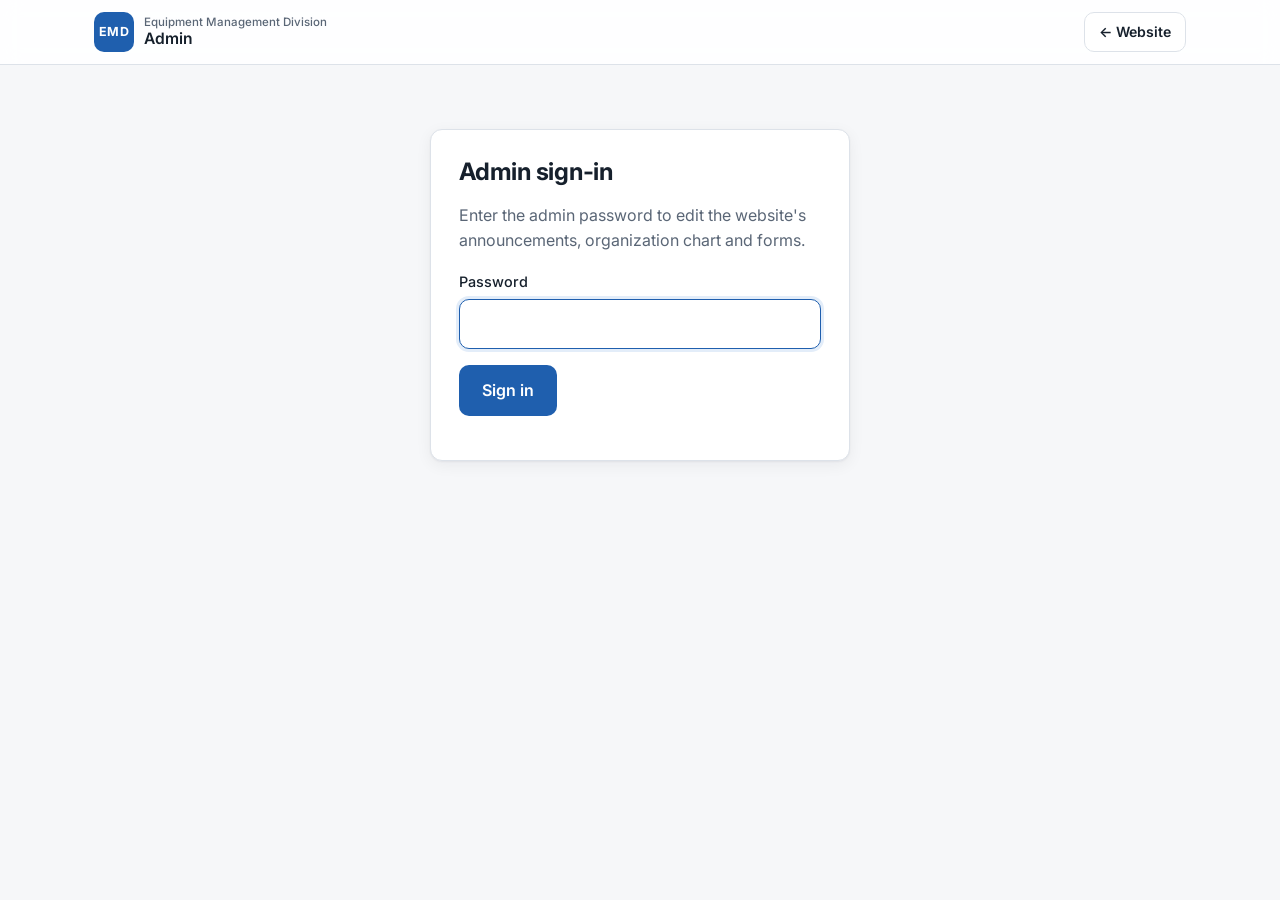
==== commit 22972205: "Add a password to the Admin page The password is stored in js/content.js as a salted PBKDF2-SHA256 h" ====
--- a/admin.html
+++ b/admin.html
@@ -26,7 +26,17 @@
     </div>
   </header>
 
-  <main id="main" class="container admin-main">
+  <div class="container admin-main admin-lock" id="admin-lock">
+    <form class="form admin-login" id="login-form">
+      <h1>Admin sign-in</h1>
+      <p>Enter the admin password to edit the website's announcements, organization chart and forms.</p>
+      <label class="field"><span>Password</span><input type="password" id="login-password" autocomplete="current-password" required></label>
+      <button class="btn btn-primary" type="submit">Sign in</button>
+      <p class="form-status" id="login-status" role="status" aria-live="polite"></p>
+    </form>
+  </div>
+
+  <main id="main" class="container admin-main" hidden>
     <section class="admin-intro">
       <h1>Update the website</h1>
       <p>Edit the announcements, organization chart and forms below. Changes are kept in this browser until you publish them:</p>
@@ -51,6 +61,8 @@
       <a href="#a-news">Announcements</a>
       <a href="#a-org">Organization</a>
       <a href="#a-forms">Forms</a>
+      <a href="#a-password">Password</a>
+      <button class="btn btn-link admin-signout" type="button" id="sign-out">Sign out</button>
     </nav>
 
     <section class="admin-section" id="a-news">
@@ -92,6 +104,19 @@
       <p class="field-hint">To offer a PDF for download, choose it below, then upload the same PDF to <a id="upload-forms" target="_blank" rel="noopener">the forms folder on GitHub</a> without renaming it. You can also paste a link to a file elsewhere, such as Google Drive.</p>
       <div class="admin-list" id="forms-edit"></div>
     </section>
+
+    <section class="admin-section" id="a-password">
+      <div class="admin-head"><h2>Change password</h2></div>
+      <form class="admin-card form" id="password-form">
+        <p class="field-hint">Use at least 10 characters. The new password works once you download content.js and upload it to GitHub; until then, the current one still applies.</p>
+        <div class="form-row">
+          <label class="field"><span>New password</span><input type="password" id="new-password" autocomplete="new-password" minlength="10" required></label>
+          <label class="field"><span>Type it again</span><input type="password" id="new-password-2" autocomplete="new-password" required></label>
+        </div>
+        <button class="btn btn-primary btn-sm" type="submit">Set new password</button>
+        <p class="form-status" id="password-status" role="status" aria-live="polite"></p>
+      </form>
+    </section>
   </main>
 
   <script src="js/data.js"></script>
--- a/css/styles.css
+++ b/css/styles.css
@@ -721,3 +721,8 @@
   .admin-bar { top: 64px; }
   .admin-bar .edit-bar-actions { width: 100%; }
 }
+.admin-lock { display: grid; place-items: start center; padding-top: 64px; }
+.admin-login { width: 100%; max-width: 420px; }
+.admin-login h1 { font-size: 1.5rem; margin: 0; }
+.admin-login p:not(.form-status) { margin: 0; color: var(--muted); }
+.admin-signout { margin-left: auto; }
